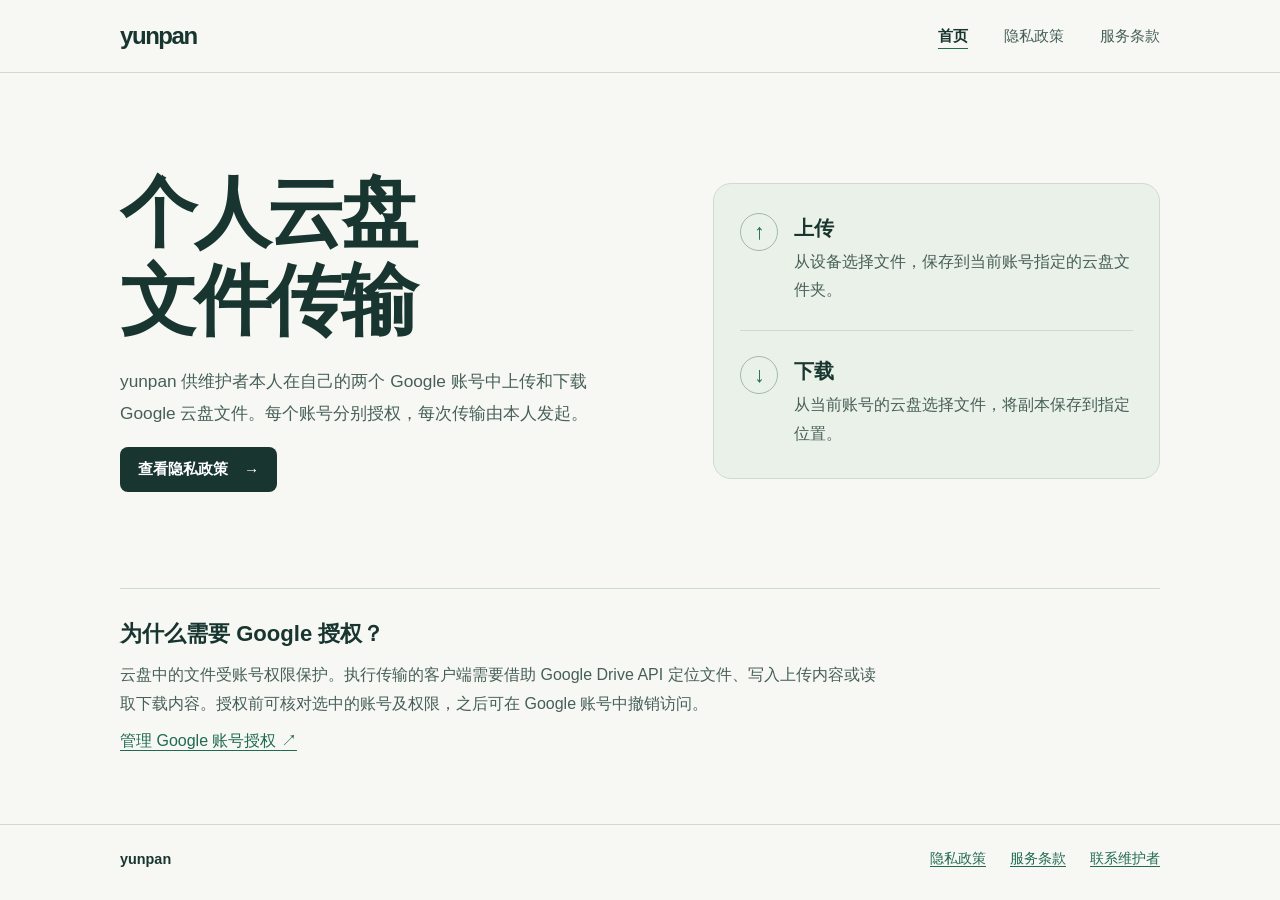
==== yunpan/index.html @ ec672002 "Publish yunpan app information, privacy policy and terms" ====
<!doctype html>
<html lang="zh-CN">
<head>
  <meta charset="utf-8">
  <meta name="viewport" content="width=device-width, initial-scale=1">
  <meta name="description" content="yunpan 是供维护者本人在两个 Google 账号中上传和下载云盘文件的个人工具。">
  <title>yunpan · 个人云盘文件传输</title>
  <link rel="canonical" href="https://xiangbianpangde.github.io/yunpan/">
  <link rel="stylesheet" href="site.css">
</head>
<body>
  <a class="skip" href="#main">跳到正文</a>
  <header class="topbar">
    <div class="shell topbar-inner">
      <a class="wordmark" href="./" aria-label="yunpan 首页">yunpan</a>
      <nav aria-label="主导航">
        <a href="./" aria-current="page">首页</a>
        <a href="privacy/">隐私政策</a>
        <a href="terms/">服务条款</a>
      </nav>
    </div>
  </header>
  <main id="main" class="shell home">
    <div class="hero">
      <div>
        <h1>个人云盘<br>文件传输</h1>
        <p class="intro">yunpan 供维护者本人在自己的两个 Google 账号中上传和下载 Google 云盘文件。每个账号分别授权，每次传输由本人发起。</p>
        <a class="button-link" href="privacy/">查看隐私政策 <span aria-hidden="true">→</span></a>
      </div>
      <section class="transfers" aria-label="文件传输方向">
        <div class="transfer">
          <span class="direction" aria-hidden="true">↑</span>
          <div><h2>上传</h2><p>从设备选择文件，保存到当前账号指定的云盘文件夹。</p></div>
        </div>
        <div class="transfer">
          <span class="direction" aria-hidden="true">↓</span>
          <div><h2>下载</h2><p>从当前账号的云盘选择文件，将副本保存到指定位置。</p></div>
        </div>
      </section>
    </div>
    <section class="authorization">
      <h2>为什么需要 Google 授权？</h2>
      <p>云盘中的文件受账号权限保护。执行传输的客户端需要借助 Google Drive API 定位文件、写入上传内容或读取下载内容。授权前可核对选中的账号及权限，之后可在 Google 账号中撤销访问。</p>
      <a href="https://myaccount.google.com/connections">管理 Google 账号授权 <span aria-hidden="true">↗</span></a>
    </section>
  </main>
  <footer class="footer"><div class="shell footer-inner">
    <span class="footer-name">yunpan</span>
    <a href="privacy/">隐私政策</a><a href="terms/">服务条款</a>
    <a href="mailto:while101black@gmail.com">联系维护者</a>
  </div></footer>
</body>
</html>
---- yunpan/site.css ----
:root {
  color-scheme: light;
  --ink: #183530;
  --muted: #465f58;
  --accent: #206a51;
  --line: #cfdad3;
  --paper: #f7f8f4;
  --surface: #eaf1e8;
  font-family: Inter, -apple-system, BlinkMacSystemFont, "PingFang SC", "Microsoft YaHei", sans-serif;
  color: var(--ink);
  background: var(--paper);
}
* { box-sizing: border-box; }
body { margin: 0; }
.shell { width: min(100% - 48px, 1040px); margin-inline: auto; }
a { color: var(--accent); text-underline-offset: .22em; text-decoration-thickness: 1px; }
a:hover { text-decoration-thickness: 2px; }
a:focus-visible { outline: 3px solid #b16316; outline-offset: 4px; border-radius: 2px; }
.skip { position: absolute; z-index: 2; top: .5rem; left: .5rem; background: white; padding: .6rem 1rem; transform: translateY(-180%); }
.skip:focus { transform: none; }
.topbar { border-bottom: 1px solid var(--line); }
.topbar-inner, .footer-inner, nav { display: flex; align-items: center; }
.topbar-inner { min-height: 72px; justify-content: space-between; gap: 16px; }
.wordmark, .footer-name { font-weight: 760; color: var(--ink); text-decoration: none; }
.wordmark { font-size: 1.5rem; letter-spacing: -.06em; margin: 0; }
nav { gap: clamp(14px, 3.5vw, 36px); }
nav a { color: var(--muted); text-decoration: none; font-size: .94rem; }
nav a[aria-current="page"] { color: var(--ink); font-weight: 700; text-decoration: underline; text-decoration-color: var(--accent); text-underline-offset: .45em; }
.hero { display: grid; grid-template-columns: minmax(0, 1.05fr) minmax(0, .95fr); align-items: center; gap: clamp(36px, 8vw, 100px); padding-block: clamp(48px, 8vw, 96px); }
h1, h2, p { margin-top: 0; }
h1 { font-size: clamp(2.55rem, 6vw, 5rem); line-height: 1.14; letter-spacing: -.045em; margin-bottom: 22px; }
.intro, .entry p:not(.wordmark) { color: var(--muted); line-height: 1.85; font-size: 1.08rem; }
.button-link { display: inline-flex; align-items: center; gap: 16px; padding: 12px 18px; border-radius: 8px; background: var(--ink); color: #fff; font-size: .95rem; font-weight: 650; text-decoration: none; }
.button-link:hover { background: var(--accent); }
.transfers { padding: 4px 26px; border: 1px solid var(--line); border-radius: 18px; background: var(--surface); }
.transfer { display: grid; grid-template-columns: 38px 1fr; gap: 16px; align-items: start; padding-block: 25px; }
.transfer + .transfer { border-top: 1px solid var(--line); }
.direction { display: grid; place-items: center; width: 38px; height: 38px; border: 1px solid #a4b9a8; border-radius: 50%; color: var(--accent); font-size: 1.35rem; }
.transfer h2 { margin: 2px 0 6px; font-size: 1.22rem; }
.transfer p, .authorization p { margin-bottom: 0; color: var(--muted); line-height: 1.8; }
.authorization { border-top: 1px solid var(--line); padding: 30px 0 clamp(44px, 7vw, 72px); }
.authorization h2 { font-size: 1.38rem; margin-bottom: 12px; }
.authorization p { max-width: 48rem; margin-bottom: 12px; }
.document { max-width: 46rem; margin-inline: auto; padding-block: clamp(40px, 7vw, 74px); }
.document h1 { font-size: clamp(2.2rem, 5vw, 3.5rem); margin-bottom: 12px; }
.document .date { border-bottom: 1px solid var(--line); color: var(--muted); padding-bottom: 22px; margin-bottom: 25px; font-size: .88rem; }
.date time { margin-left: 6px; }
.document h2 { font-size: 1.28rem; margin: 2rem 0 .6rem; }
.document p { font-size: 1.025rem; line-height: 1.9; margin-bottom: .95rem; }
.document a { overflow-wrap: anywhere; }
.footer { border-top: 1px solid var(--line); }
.footer-inner { min-height: 68px; flex-wrap: wrap; gap: 12px 24px; padding-block: 18px; font-size: .9rem; }
.footer-name { margin-right: auto; }
.entry { padding-block: clamp(64px, 12vw, 150px); }
.entry .wordmark { margin-bottom: 22px; }
@media (max-width: 700px) {
  .shell { width: min(100% - 36px, 1040px); }
  .topbar-inner { min-height: 62px; }
  .hero { grid-template-columns: 1fr; gap: 28px; }
  .transfers { padding-inline: 18px; }
  .transfer { padding-block: 18px; }
}
@media (max-width: 370px) {
  .topbar-inner { flex-wrap: wrap; padding-block: 12px; }
  nav { gap: 14px; }
}
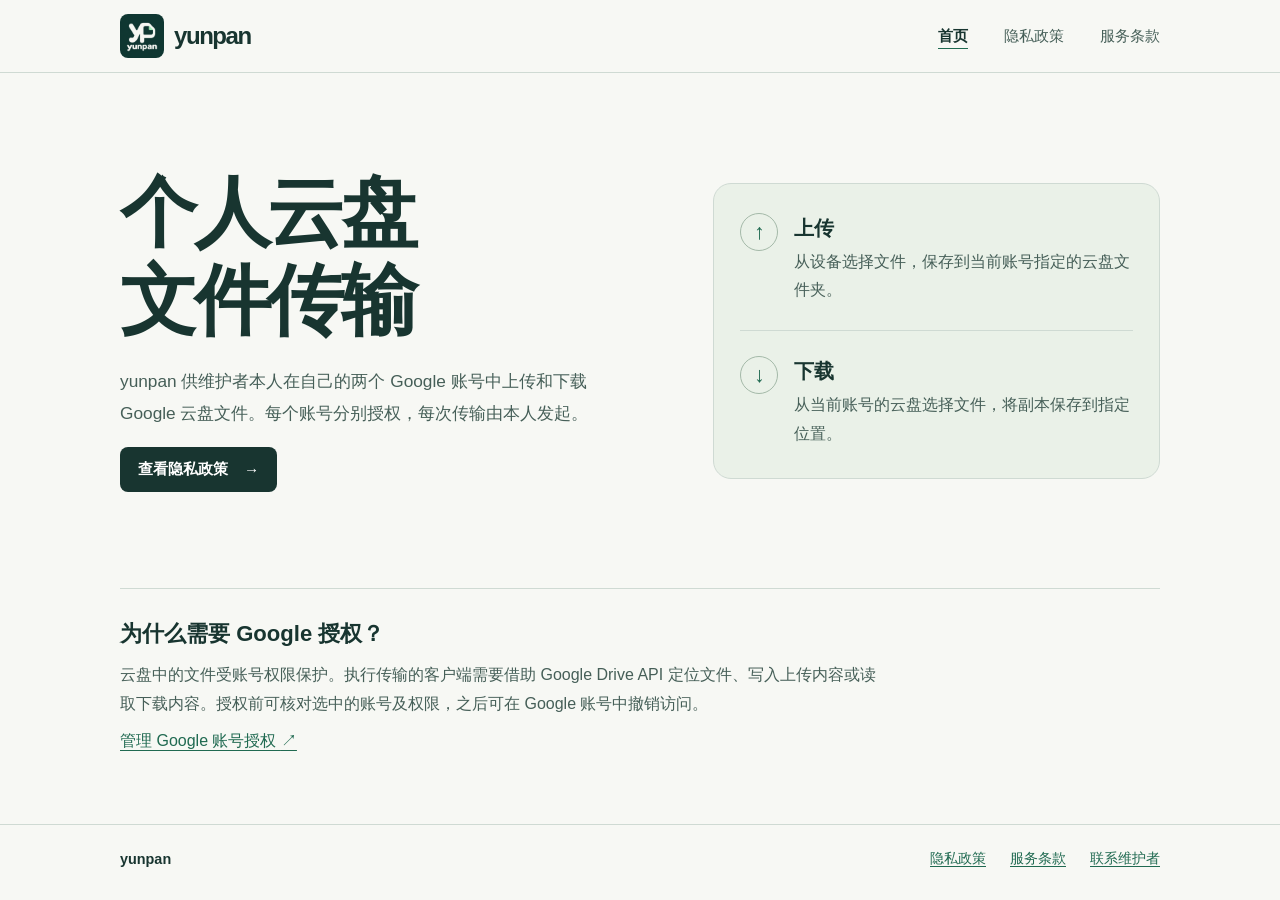
==== commit 97b024a4: "Use the dedicated yunpan logo across the app website" ====
--- a/yunpan/index.html
+++ b/yunpan/index.html
@@ -6,13 +6,14 @@
   <meta name="description" content="yunpan 是供维护者本人在两个 Google 账号中上传和下载云盘文件的个人工具。">
   <title>yunpan · 个人云盘文件传输</title>
   <link rel="canonical" href="https://xiangbianpangde.github.io/yunpan/">
+  <link rel="icon" type="image/png" sizes="120x120" href="logo.png">
   <link rel="stylesheet" href="site.css">
 </head>
 <body>
   <a class="skip" href="#main">跳到正文</a>
   <header class="topbar">
     <div class="shell topbar-inner">
-      <a class="wordmark" href="./" aria-label="yunpan 首页">yunpan</a>
+      <a class="wordmark" href="./" aria-label="yunpan 首页"><img src="logo.png" width="44" height="44" alt="yunpan 徽标">yunpan</a>
       <nav aria-label="主导航">
         <a href="./" aria-current="page">首页</a>
         <a href="privacy/">隐私政策</a>
--- a/yunpan/site.css
+++ b/yunpan/site.css
@@ -23,6 +23,8 @@
 .topbar-inner { min-height: 72px; justify-content: space-between; gap: 16px; }
 .wordmark, .footer-name { font-weight: 760; color: var(--ink); text-decoration: none; }
 .wordmark { font-size: 1.5rem; letter-spacing: -.06em; margin: 0; }
+.topbar .wordmark { display: inline-flex; align-items: center; gap: 10px; }
+.wordmark img { display: block; border-radius: 8px; }
 nav { gap: clamp(14px, 3.5vw, 36px); }
 nav a { color: var(--muted); text-decoration: none; font-size: .94rem; }
 nav a[aria-current="page"] { color: var(--ink); font-weight: 700; text-decoration: underline; text-decoration-color: var(--accent); text-underline-offset: .45em; }
